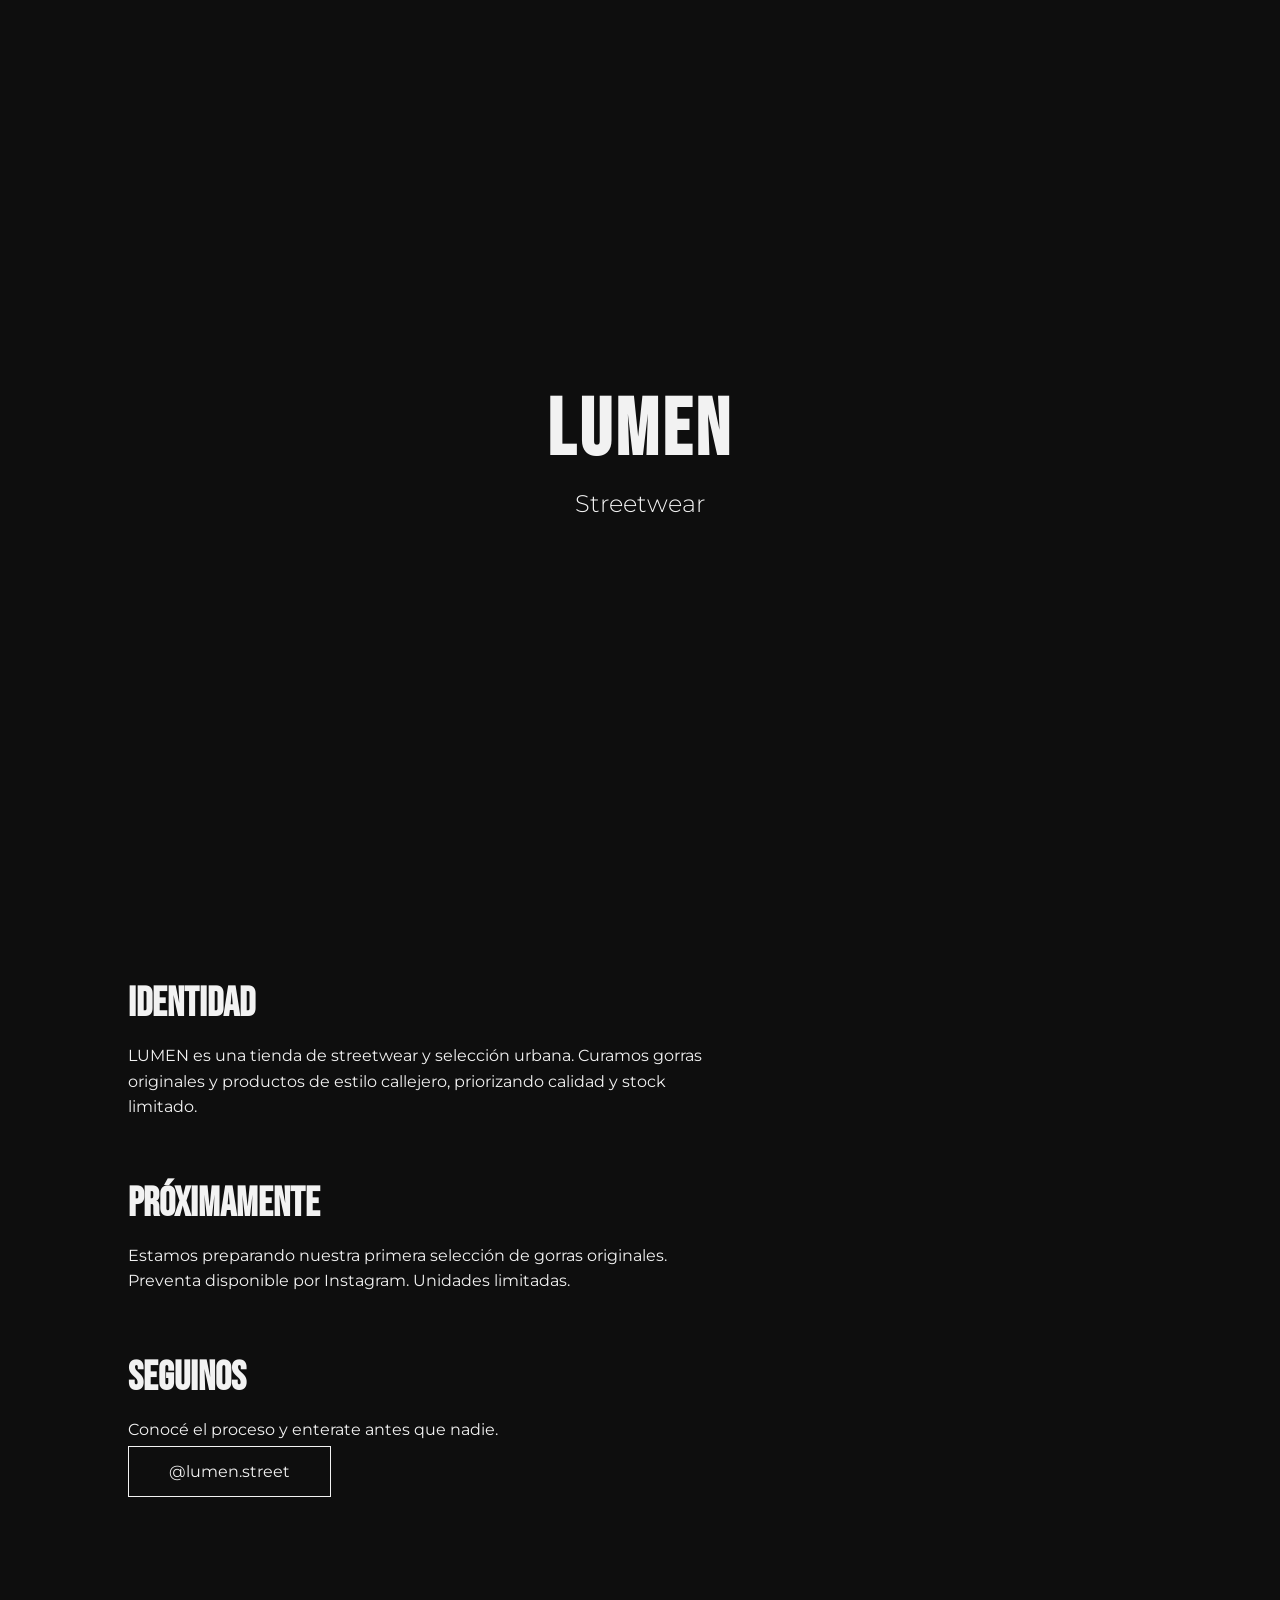
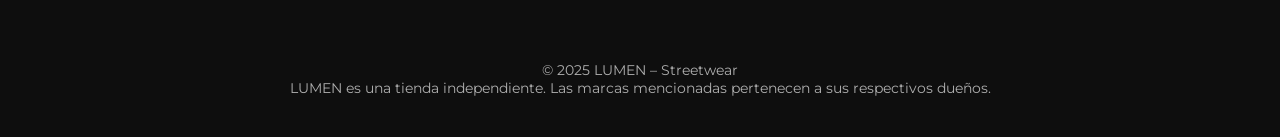
==== index.html @ def808d5 "Add files via upload" ====
<!DOCTYPE html>
<html lang="es">
<head>
  <meta charset="UTF-8" />
  <meta name="viewport" content="width=device-width, initial-scale=1.0" />
  <title>LUMEN | Streetwear</title>
  <meta name="description" content="LUMEN es una marca de streetwear nacida desde la calle. Próximamente gorras y ropa urbana.">
  <meta name="keywords" content="streetwear, ropa urbana, gorras, LUMEN">
  <link rel="preconnect" href="https://fonts.googleapis.com">
  <link rel="preconnect" href="https://fonts.gstatic.com" crossorigin>
  <link href="https://fonts.googleapis.com/css2?family=Bebas+Neue&family=Montserrat:wght@300;400;600&display=swap" rel="stylesheet">
  <style>
    * { margin: 0; padding: 0; box-sizing: border-box; }
    body {
      font-family: 'Montserrat', sans-serif;
      background: #0E0E0E;
      color: #F2F2F2;
    }
    header {
      height: 100vh;
      display: flex;
      flex-direction: column;
      justify-content: center;
      align-items: center;
      text-align: center;
    }
    h1 {
      font-family: 'Bebas Neue', sans-serif;
      font-size: 5rem;
      letter-spacing: 4px;
    }
    h2 {
      font-weight: 300;
      margin-top: 10px;
    }
    section {
      padding: 80px 10%;
    }
    .block {
      margin-bottom: 60px;
    }
    .block h3 {
      font-family: 'Bebas Neue', sans-serif;
      font-size: 2.5rem;
      margin-bottom: 15px;
    }
    .block p {
      max-width: 600px;
      line-height: 1.6;
    }
    .cta {
      border: 1px solid #F2F2F2;
      padding: 15px 40px;
      text-decoration: none;
      color: #F2F2F2;
      transition: 0.3s;
    }
    .cta:hover {
      background: #F2F2F2;
      color: #0E0E0E;
    }
    footer {
      padding: 40px;
      text-align: center;
      font-size: 0.9rem;
      opacity: 0.7;
    }
  </style>
</head>
<body>

  <header>
    <h1>LUMEN</h1>
    <h2>Streetwear</h2>
  </header>

  <section>
    <div class="block">
      <h3>IDENTIDAD</h3>
      <p>LUMEN es una tienda de streetwear y selección urbana. Curamos gorras originales y productos de estilo callejero, priorizando calidad y stock limitado.</p>
    </div>

    <div class="block">
      <h3>PRÓXIMAMENTE</h3>
      <p>Estamos preparando nuestra primera selección de gorras originales. Preventa disponible por Instagram. Unidades limitadas.</p>
    </div>

    <div class="block">
      <h3>SEGUINOS</h3>
      <p>Conocé el proceso y enterate antes que nadie.</p>
      <br>
      <a class="cta" href="https://instagram.com/lumen.street" target="_blank">@lumen.street</a>
    </div>
  </section>

  <footer>
    © 2025 LUMEN – Streetwear<br>
    LUMEN es una tienda independiente. Las marcas mencionadas pertenecen a sus respectivos dueños.
  </footer>

</body>
</html>
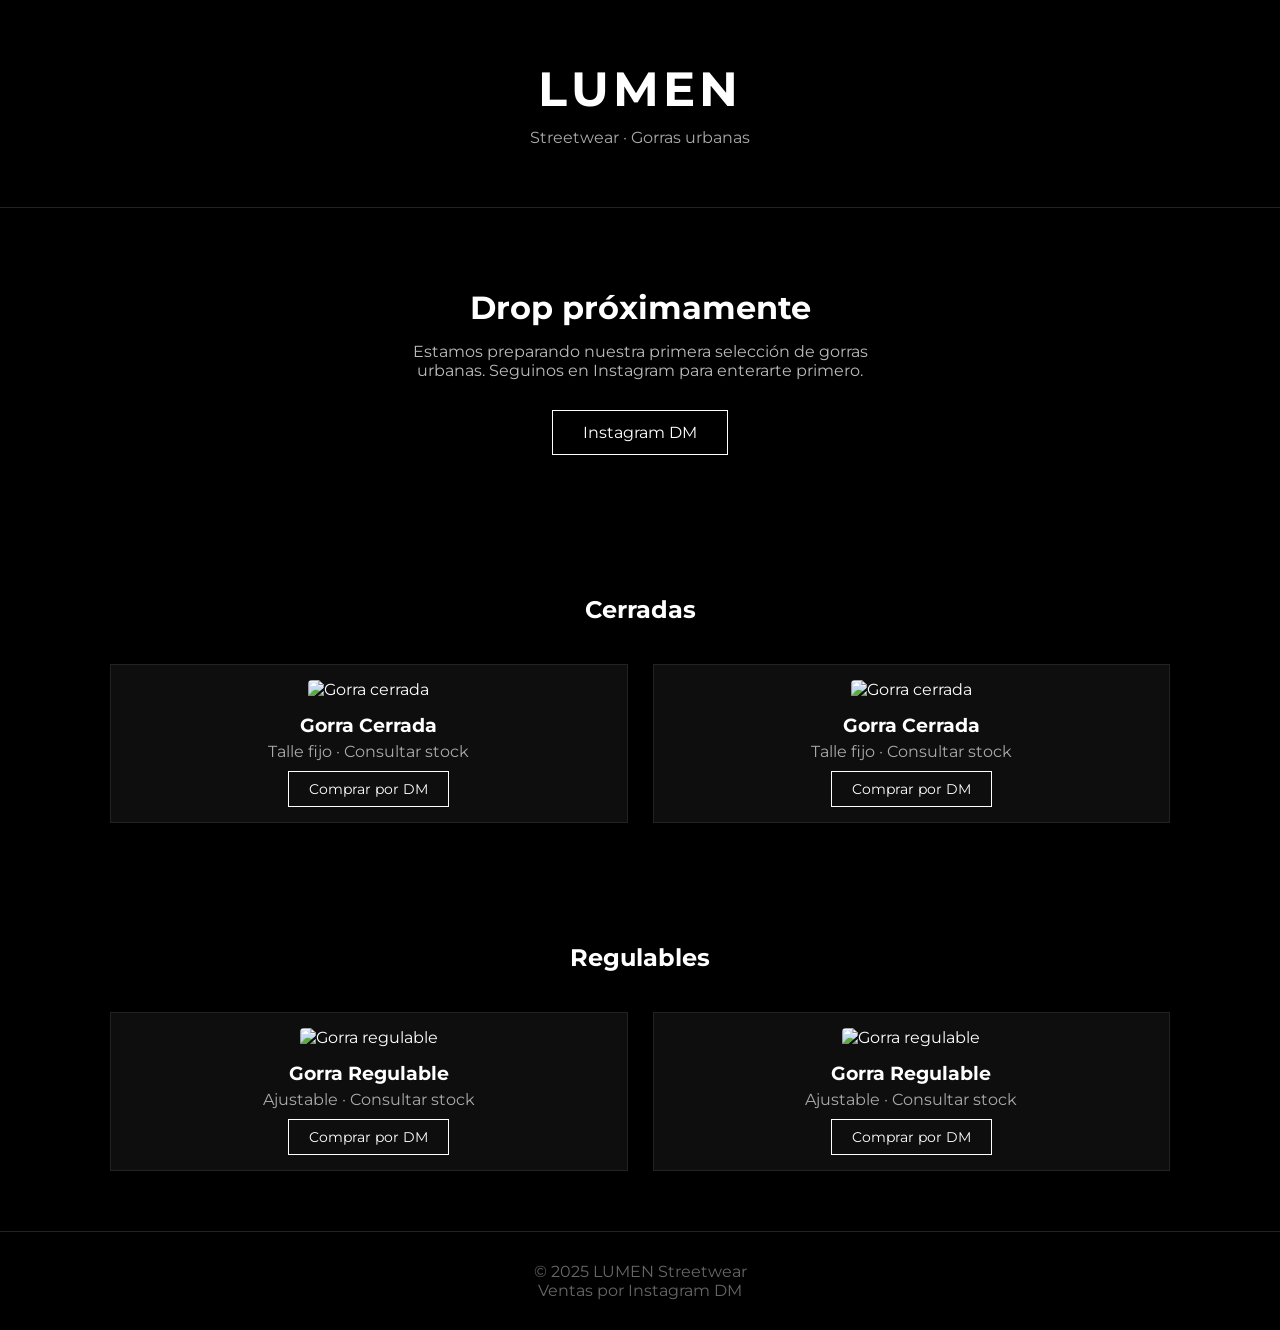
==== commit 53a3a902: "Add files via upload" ====
--- a/index.html
+++ b/index.html
@@ -4,99 +4,138 @@
   <meta charset="UTF-8" />
   <meta name="viewport" content="width=device-width, initial-scale=1.0" />
   <title>LUMEN | Streetwear</title>
-  <meta name="description" content="LUMEN es una marca de streetwear nacida desde la calle. Próximamente gorras y ropa urbana.">
-  <meta name="keywords" content="streetwear, ropa urbana, gorras, LUMEN">
-  <link rel="preconnect" href="https://fonts.googleapis.com">
-  <link rel="preconnect" href="https://fonts.gstatic.com" crossorigin>
-  <link href="https://fonts.googleapis.com/css2?family=Bebas+Neue&family=Montserrat:wght@300;400;600&display=swap" rel="stylesheet">
+  <meta name="description" content="LUMEN Streetwear. Gorras urbanas y estilo street. Comprá por Instagram DM." />
+  <link href="https://fonts.googleapis.com/css2?family=Montserrat:wght@300;500;700&display=swap" rel="stylesheet">
   <style>
-    * { margin: 0; padding: 0; box-sizing: border-box; }
-    body {
-      font-family: 'Montserrat', sans-serif;
-      background: #0E0E0E;
-      color: #F2F2F2;
+    * { box-sizing: border-box; margin: 0; padding: 0; font-family: 'Montserrat', sans-serif; }
+    body { background: #000; color: #fff; }
+    a { color: inherit; text-decoration: none; }
+
+    header {
+      padding: 60px 20px;
+      text-align: center;
+      border-bottom: 1px solid #222;
     }
-    header {
-      height: 100vh;
-      display: flex;
-      flex-direction: column;
-      justify-content: center;
-      align-items: center;
+    header h1 { font-size: 3rem; letter-spacing: 4px; }
+    header p { margin-top: 10px; color: #aaa; }
+
+    .hero {
+      padding: 80px 20px;
       text-align: center;
     }
-    h1 {
-      font-family: 'Bebas Neue', sans-serif;
-      font-size: 5rem;
-      letter-spacing: 4px;
-    }
-    h2 {
-      font-weight: 300;
-      margin-top: 10px;
-    }
-    section {
-      padding: 80px 10%;
-    }
-    .block {
-      margin-bottom: 60px;
-    }
-    .block h3 {
-      font-family: 'Bebas Neue', sans-serif;
-      font-size: 2.5rem;
-      margin-bottom: 15px;
-    }
-    .block p {
-      max-width: 600px;
-      line-height: 1.6;
-    }
+    .hero h2 { font-size: 2rem; margin-bottom: 15px; }
+    .hero p { color: #bbb; max-width: 500px; margin: auto; }
+
     .cta {
-      border: 1px solid #F2F2F2;
-      padding: 15px 40px;
-      text-decoration: none;
-      color: #F2F2F2;
+      margin-top: 30px;
+      display: inline-block;
+      padding: 12px 30px;
+      border: 1px solid #fff;
       transition: 0.3s;
     }
-    .cta:hover {
-      background: #F2F2F2;
-      color: #0E0E0E;
+    .cta:hover { background: #fff; color: #000; }
+
+    .products {
+      padding: 60px 20px;
+      max-width: 1100px;
+      margin: auto;
     }
+    .products h2 { text-align: center; margin-bottom: 40px; }
+
+    .grid {
+      display: grid;
+      grid-template-columns: repeat(auto-fit, minmax(220px, 1fr));
+      gap: 25px;
+    }
+
+    .card {
+      background: #0e0e0e;
+      border: 1px solid #222;
+      padding: 15px;
+      text-align: center;
+    }
+    .card img { width: 100%; border-radius: 4px; }
+    .card h3 { margin: 15px 0 5px; }
+    .card p { color: #aaa; margin-bottom: 10px; }
+    .card a {
+      display: inline-block;
+      padding: 8px 20px;
+      border: 1px solid #fff;
+      font-size: 0.9rem;
+    }
+
     footer {
-      padding: 40px;
+      padding: 30px 20px;
       text-align: center;
-      font-size: 0.9rem;
-      opacity: 0.7;
+      color: #666;
+      border-top: 1px solid #222;
+    }
+
+    @media (max-width: 600px) {
+      header h1 { font-size: 2.2rem; }
+      .hero h2 { font-size: 1.6rem; }
     }
   </style>
 </head>
 <body>
 
-  <header>
-    <h1>LUMEN</h1>
-    <h2>Streetwear</h2>
-  </header>
+<header>
+  <h1>LUMEN</h1>
+  <p>Streetwear · Gorras urbanas</p>
+</header>
 
-  <section>
-    <div class="block">
-      <h3>IDENTIDAD</h3>
-      <p>LUMEN es una tienda de streetwear y selección urbana. Curamos gorras originales y productos de estilo callejero, priorizando calidad y stock limitado.</p>
+<section class="hero">
+  <h2>Drop próximamente</h2>
+  <p>Estamos preparando nuestra primera selección de gorras urbanas. Seguinos en Instagram para enterarte primero.</p>
+  <a class="cta" href="https://instagram.com/lumen.street" target="_blank">Instagram DM</a>
+</section>
+
+<section class="products">
+  <h2>Cerradas</h2>
+  <div class="grid">
+
+    <div class="card">
+      <img src="https://via.placeholder.com/300x300" alt="Gorra cerrada" />
+      <h3>Gorra Cerrada</h3>
+      <p>Talle fijo · Consultar stock</p>
+      <a href="https://instagram.com/lumen.street" target="_blank">Comprar por DM</a>
     </div>
 
-    <div class="block">
-      <h3>PRÓXIMAMENTE</h3>
-      <p>Estamos preparando nuestra primera selección de gorras originales. Preventa disponible por Instagram. Unidades limitadas.</p>
+    <div class="card">
+      <img src="https://via.placeholder.com/300x300" alt="Gorra cerrada" />
+      <h3>Gorra Cerrada</h3>
+      <p>Talle fijo · Consultar stock</p>
+      <a href="https://instagram.com/lumen.street" target="_blank">Comprar por DM</a>
     </div>
 
-    <div class="block">
-      <h3>SEGUINOS</h3>
-      <p>Conocé el proceso y enterate antes que nadie.</p>
-      <br>
-      <a class="cta" href="https://instagram.com/lumen.street" target="_blank">@lumen.street</a>
+  </div>
+</section>
+
+<section class="products">
+  <h2>Regulables</h2>
+  <div class="grid">
+
+    <div class="card">
+      <img src="https://via.placeholder.com/300x300" alt="Gorra regulable" />
+      <h3>Gorra Regulable</h3>
+      <p>Ajustable · Consultar stock</p>
+      <a href="https://instagram.com/lumen.street" target="_blank">Comprar por DM</a>
     </div>
-  </section>
 
-  <footer>
-    © 2025 LUMEN – Streetwear<br>
-    LUMEN es una tienda independiente. Las marcas mencionadas pertenecen a sus respectivos dueños.
-  </footer>
+    <div class="card">
+      <img src="https://via.placeholder.com/300x300" alt="Gorra regulable" />
+      <h3>Gorra Regulable</h3>
+      <p>Ajustable · Consultar stock</p>
+      <a href="https://instagram.com/lumen.street" target="_blank">Comprar por DM</a>
+    </div>
+
+  </div>
+</section>
+
+<footer>
+  <p>© 2025 LUMEN Streetwear</p>
+  <p>Ventas por Instagram DM</p>
+</footer>
 
 </body>
 </html>
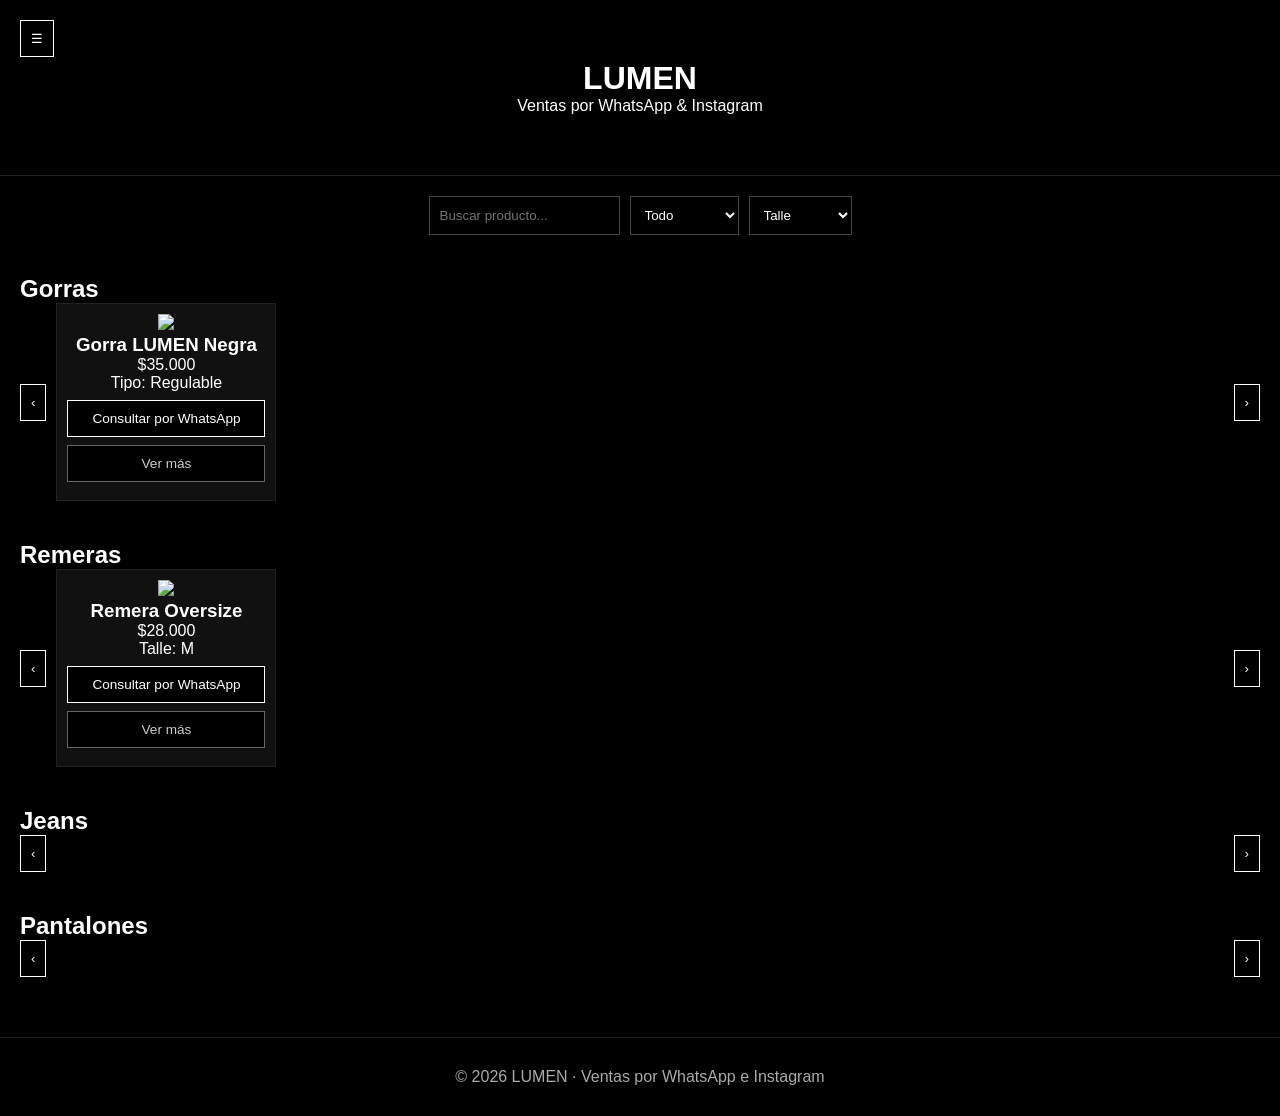
==== commit 5748aead: "Add files via upload" ====
--- a/index.html
+++ b/index.html
@@ -1,141 +1,93 @@
 <!DOCTYPE html>
 <html lang="es">
 <head>
-  <meta charset="UTF-8" />
-  <meta name="viewport" content="width=device-width, initial-scale=1.0" />
-  <title>LUMEN | Streetwear</title>
-  <meta name="description" content="LUMEN Streetwear. Gorras urbanas y estilo street. Comprá por Instagram DM." />
-  <link href="https://fonts.googleapis.com/css2?family=Montserrat:wght@300;500;700&display=swap" rel="stylesheet">
-  <style>
-    * { box-sizing: border-box; margin: 0; padding: 0; font-family: 'Montserrat', sans-serif; }
-    body { background: #000; color: #fff; }
-    a { color: inherit; text-decoration: none; }
+  <meta charset="UTF-8">
+  <title>LUMEN Streetwear</title>
+  <meta name="viewport" content="width=device-width, initial-scale=1.0">
+  <meta name="description" content="LUMEN Streetwear. Comprá gorras, remeras, jeans y pantalones urbanos por WhatsApp e Instagram.">
+  <link rel="stylesheet" href="style.css">
+</head>
+<body class="dark">
 
-    header {
-      padding: 60px 20px;
-      text-align: center;
-      border-bottom: 1px solid #222;
-    }
-    header h1 { font-size: 3rem; letter-spacing: 4px; }
-    header p { margin-top: 10px; color: #aaa; }
+<button id="menuBtn" class="menu-btn">☰</button>
 
-    .hero {
-      padding: 80px 20px;
-      text-align: center;
-    }
-    .hero h2 { font-size: 2rem; margin-bottom: 15px; }
-    .hero p { color: #bbb; max-width: 500px; margin: auto; }
+<aside id="sidebar" class="sidebar">
+  <h2>LUMEN</h2>
+  <a href="como-comprar.html">Cómo comprar</a>
+  <a href="envios.html">Envíos</a>
+  <a href="cambios.html">Cambios</a>
+  <a href="contacto.html">Contacto</a>
+</aside>
 
-    .cta {
-      margin-top: 30px;
-      display: inline-block;
-      padding: 12px 30px;
-      border: 1px solid #fff;
-      transition: 0.3s;
-    }
-    .cta:hover { background: #fff; color: #000; }
+<div id="overlay"></div>
 
-    .products {
-      padding: 60px 20px;
-      max-width: 1100px;
-      margin: auto;
-    }
-    .products h2 { text-align: center; margin-bottom: 40px; }
-
-    .grid {
-      display: grid;
-      grid-template-columns: repeat(auto-fit, minmax(220px, 1fr));
-      gap: 25px;
-    }
-
-    .card {
-      background: #0e0e0e;
-      border: 1px solid #222;
-      padding: 15px;
-      text-align: center;
-    }
-    .card img { width: 100%; border-radius: 4px; }
-    .card h3 { margin: 15px 0 5px; }
-    .card p { color: #aaa; margin-bottom: 10px; }
-    .card a {
-      display: inline-block;
-      padding: 8px 20px;
-      border: 1px solid #fff;
-      font-size: 0.9rem;
-    }
-
-    footer {
-      padding: 30px 20px;
-      text-align: center;
-      color: #666;
-      border-top: 1px solid #222;
-    }
-
-    @media (max-width: 600px) {
-      header h1 { font-size: 2.2rem; }
-      .hero h2 { font-size: 1.6rem; }
-    }
-  </style>
-</head>
-<body>
-
-<header>
+<header class="top">
   <h1>LUMEN</h1>
-  <p>Streetwear · Gorras urbanas</p>
+  <p>Ventas por WhatsApp & Instagram</p>
 </header>
 
-<section class="hero">
-  <h2>Drop próximamente</h2>
-  <p>Estamos preparando nuestra primera selección de gorras urbanas. Seguinos en Instagram para enterarte primero.</p>
-  <a class="cta" href="https://instagram.com/lumen.street" target="_blank">Instagram DM</a>
+<section class="filters">
+  <input type="text" id="search" placeholder="Buscar producto...">
+  <select id="filterType">
+    <option value="">Todo</option>
+    <option value="gorras">Gorras</option>
+    <option value="remeras">Remeras</option>
+    <option value="jeans">Jeans</option>
+    <option value="pantalones">Pantalones</option>
+  </select>
+
+  <select id="filterSize">
+    <option value="">Talle</option>
+    <option value="s">S</option>
+    <option value="m">M</option>
+    <option value="l">L</option>
+    <option value="regulable">Regulable</option>
+    <option value="cerrada">Cerrada</option>
+  </select>
 </section>
 
-<section class="products">
-  <h2>Cerradas</h2>
-  <div class="grid">
-
-    <div class="card">
-      <img src="https://via.placeholder.com/300x300" alt="Gorra cerrada" />
-      <h3>Gorra Cerrada</h3>
-      <p>Talle fijo · Consultar stock</p>
-      <a href="https://instagram.com/lumen.street" target="_blank">Comprar por DM</a>
-    </div>
-
-    <div class="card">
-      <img src="https://via.placeholder.com/300x300" alt="Gorra cerrada" />
-      <h3>Gorra Cerrada</h3>
-      <p>Talle fijo · Consultar stock</p>
-      <a href="https://instagram.com/lumen.street" target="_blank">Comprar por DM</a>
-    </div>
-
-  </div>
+<section id="filteredCatalog" class="filtered hidden">
+  <h2>Resultados</h2>
+  <div class="grid" id="filteredProducts"></div>
 </section>
 
-<section class="products">
-  <h2>Regulables</h2>
-  <div class="grid">
 
-    <div class="card">
-      <img src="https://via.placeholder.com/300x300" alt="Gorra regulable" />
-      <h3>Gorra Regulable</h3>
-      <p>Ajustable · Consultar stock</p>
-      <a href="https://instagram.com/lumen.street" target="_blank">Comprar por DM</a>
-    </div>
+<section class="catalogo" id="carouselSection">
 
-    <div class="card">
-      <img src="https://via.placeholder.com/300x300" alt="Gorra regulable" />
-      <h3>Gorra Regulable</h3>
-      <p>Ajustable · Consultar stock</p>
-      <a href="https://instagram.com/lumen.street" target="_blank">Comprar por DM</a>
-    </div>
+  <h2>Gorras</h2>
+  <div class="carousel">
+    <button class="prev">‹</button>
+    <div class="carousel-track" id="gorras"></div>
+    <button class="next">›</button>
+  </div>
 
+  <h2>Remeras</h2>
+  <div class="carousel">
+    <button class="prev">‹</button>
+    <div class="carousel-track" id="remeras"></div>
+    <button class="next">›</button>
+  </div>
+
+  <h2>Jeans</h2>
+  <div class="carousel">
+    <button class="prev">‹</button>
+    <div class="carousel-track" id="jeans"></div>
+    <button class="next">›</button>
+  </div>
+
+  <h2>Pantalones</h2>
+  <div class="carousel">
+    <button class="prev">‹</button>
+    <div class="carousel-track" id="pantalones"></div>
+    <button class="next">›</button>
   </div>
 </section>
 
 <footer>
-  <p>© 2025 LUMEN Streetwear</p>
-  <p>Ventas por Instagram DM</p>
+  © <span id="year"></span> LUMEN · Ventas por WhatsApp e Instagram
 </footer>
 
+<script src="products.js"></script>
+<script src="app.js"></script>
 </body>
 </html>
--- a/style.css
+++ b/style.css
@@ -0,0 +1,182 @@
+*{margin:0;padding:0;box-sizing:border-box;font-family:Arial,Helvetica,sans-serif}
+body.dark{background:#000;color:#fff}
+a{text-decoration:none;color:#fff}
+
+.menu-btn{
+  position:fixed;
+  top:20px;
+  left:20px;
+  z-index:1100;
+  background:#000;
+  color:#fff;
+  border:1px solid #fff;
+  padding:10px;
+  cursor:pointer;
+}
+
+.sidebar{
+  position:fixed;
+  top:0;
+  left:-260px;
+  width:260px;
+  height:100%;
+  background:#0b0b0b;
+  padding:30px;
+  transition:.3s;
+  z-index:1200;
+}
+.sidebar.active{left:0}
+.sidebar a{display:block;margin:15px 0}
+
+#overlay{
+  position:fixed;
+  inset:0;
+  background:rgba(0,0,0,.6);
+  display:none;
+  z-index:1000;
+}
+
+.top{text-align:center;padding:60px 20px;border-bottom:1px solid #222}
+
+.filters{
+  display:flex;
+  gap:10px;
+  justify-content:center;
+  padding:20px;
+}
+
+.filters input, .filters select{
+  background:#000;
+  color:#fff;
+  border:1px solid #444;
+  padding:10px;
+}
+
+.catalogo{padding:20px}
+.carousel{
+  display:flex;
+  align-items:center;
+  gap:10px;
+  margin-bottom:40px;
+}
+
+.carousel-track{
+  display:flex;
+  gap:15px;
+  overflow:hidden;
+  width:100%;
+}
+
+.card{
+  min-width:220px;
+  background:#111;
+  border:1px solid #222;
+  padding:10px;
+  text-align:center;
+}
+
+.card img{width:100%}
+.card button{
+  margin-top:10px;
+  background:#000;
+  color:#fff;
+  border:1px solid #fff;
+  padding:8px;
+  cursor:pointer;
+}
+
+.prev,.next{
+  background:#000;
+  color:#fff;
+  border:1px solid #fff;
+  padding:10px;
+  cursor:pointer;
+}
+
+footer{
+  text-align:center;
+  padding:30px;
+  border-top:1px solid #222;
+  color:#aaa;
+}
+
+@media(max-width:768px){
+  .carousel-track{overflow-x:auto}
+}
+.info-page{
+  max-width:800px;
+  margin:80px auto;
+  padding:20px;
+  line-height:1.6;
+}
+
+.info-page h1{
+  margin-bottom:20px;
+  letter-spacing:2px;
+}
+
+.info-page ul, .info-page ol{
+  margin:20px 0;
+  padding-left:20px;
+}
+
+.info-page li{
+  margin-bottom:10px;
+}
+.btn{
+  display:block;
+  margin:8px 0;
+  padding:10px;
+  border:1px solid #fff;
+  background:#000;
+  color:#fff;
+  text-align:center;
+  font-size:.85rem;
+}
+
+.btn.secondary{
+  border-color:#666;
+  color:#ccc;
+}
+.product-page{
+  max-width:900px;
+  margin:80px auto;
+  padding:20px;
+  text-align:center;
+}
+
+.product-img{
+  max-width:350px;
+  width:100%;
+  margin-bottom:20px;
+}
+.hidden{
+  display:none;
+}
+
+.filtered{
+  padding:20px;
+}
+
+.grid{
+  display:grid;
+  grid-template-columns:repeat(auto-fit,minmax(220px,1fr));
+  gap:20px;
+}
+.grid{
+  display:grid;
+  grid-template-columns:repeat(4,1fr);
+  gap:20px;
+}
+
+@media(max-width:900px){
+  .grid{
+    grid-template-columns:repeat(2,1fr);
+  }
+}
+
+@media(max-width:500px){
+  .grid{
+    grid-template-columns:1fr;
+  }
+}
